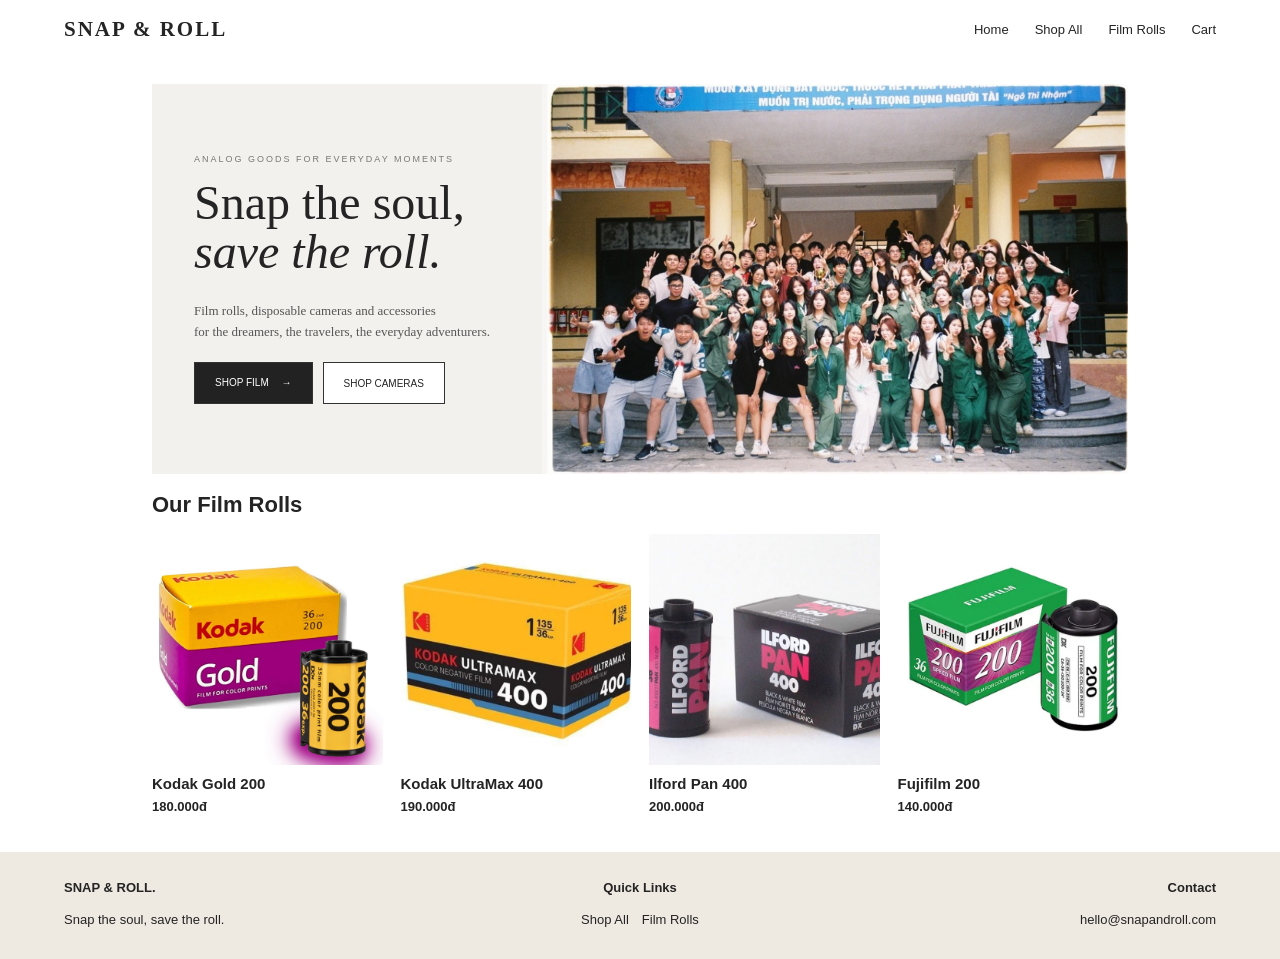
==== index.html @ 7d033b70 "my web" ====
<!DOCTYPE html>
<html lang="vi"><head><meta charset="UTF-8"><meta name="viewport" content="width=device-width, initial-scale=1.0"><title>Snap & Roll</title><link rel="stylesheet" href="style.css"></head>
<body><header class="site-header"><a class="logo" href="index.html">SNAP & ROLL</a><nav><a href="index.html">Home</a><a href="products.html">Shop All</a><a href="products.html">Film Rolls</a><a href="checkout.html">Cart</a></nav></header>
<main class="container"><section class="hero"><div class="hero-copy"><small>ANALOG GOODS FOR EVERYDAY MOMENTS</small><h1>Snap the soul,<br><em>save the roll.</em></h1><p>Film rolls, disposable cameras and accessories<br>for the dreamers, the travelers, the everyday adventurers.</p><div class="hero-actions"><a class="btn dark" href="products.html">SHOP FILM　 →</a><a class="btn" href="products.html">SHOP CAMERAS</a></div></div><img src="assets/hero-lifestyle-new.jpg" alt="A moment captured on analog film"></section>
<section class="film-section"><div class="section-heading"><h2>Our Film Rolls</h2></div><div class="product-grid">
<a class="product-card" href="kodak-gold.html"><img src="assets/kodak-gold-1-square.jpg" alt="Kodak Gold 200"><h3>Kodak Gold 200</h3><strong>180.000đ</strong></a>
<a class="product-card" href="kodak-ultramax.html"><img src="assets/ultramax-1-square.jpg" alt="Kodak UltraMax 400"><h3>Kodak UltraMax 400</h3><strong>190.000đ</strong></a>
<a class="product-card" href="ilford-pan.html"><img src="assets/ilford-1-square.jpg" alt="Ilford Pan 400"><h3>Ilford Pan 400</h3><strong>200.000đ</strong></a>
<a class="product-card" href="fuji-200.html"><img src="assets/fuji-1-square.jpg" alt="Fujifilm 200"><h3>Fujifilm 200</h3><strong>140.000đ</strong></a>
</div></section></main>
<footer><div><b>SNAP & ROLL.</b><p>Snap the soul, save the roll.</p></div><div><b>Quick Links</b><p><a href="products.html">Shop All</a>　<a href="products.html">Film Rolls</a></p></div><div><b>Contact</b><p>hello@snapandroll.com</p></div></footer><script src="script.js"></script></body></html>
---- style.css ----
*{box-sizing:border-box}
body{margin:0;color:#242424;background:#fff;font-family:Arial,sans-serif}
a{color:inherit;text-decoration:none}
.site-header{height:58px;padding:0 5%;display:flex;align-items:center;justify-content:space-between;background:#fff}
.logo{font: bold 21px Georgia,serif;letter-spacing:2px}
.site-header nav{display:flex;gap:26px;font-size:13px}
.container{width:min(976px,92%);margin:26px auto}
.hero{display:grid;grid-template-columns:40% 60%;min-height:360px;background:#f3f1ee;overflow:hidden}
.hero-copy{padding:44px 42px;display:flex;flex-direction:column;align-items:flex-start;justify-content:center}
.hero-copy small{font-size:9px;letter-spacing:2px;color:#777}
.hero h1{font:48px/1.03 Georgia,serif;margin:14px 0}
.hero h1 em{font-weight:normal}
.hero-copy p{font:13px/1.6 Georgia,serif;color:#555;margin:10px 0 20px;max-width:330px}
.hero>img{width:100%;height:100%;min-height:360px;object-fit:cover;display:block}
.hero-actions{display:flex;gap:10px;flex-wrap:wrap}
.btn{display:inline-flex;align-items:center;justify-content:center;min-height:42px;padding:0 20px;border:1px solid #333;font-size:10px;background:#fff;cursor:pointer}
.btn.dark{background:#222;color:#fff}
.film-section{margin:18px 0 38px}
.section-heading{display:flex;align-items:center;justify-content:space-between;margin-bottom:16px}
.film-section h2,.listing h1{font-size:22px;margin:0}
.section-heading>a{font-size:12px;color:#666}
.product-grid{display:grid;grid-template-columns:repeat(4,minmax(0,1fr));gap:18px}
.product-card{display:block;min-width:0}
.product-card img{display:block;width:100%;aspect-ratio:1;object-fit:contain}
.product-card h3{font-size:15px;margin:10px 0 7px}
.product-card strong{display:block;font-size:13px;margin-top:6px}
.listing{min-height:520px;padding-top:18px}
.listing h1{font-size:28px;margin-bottom:8px}
.listing-intro{color:#666;margin:0 0 24px}
.shop-layout{display:grid;grid-template-columns:190px 1fr;gap:28px}
.filters{padding:8px 0;height:max-content}
.filters h2{font-size:17px;margin:0 0 18px}
.filters label{display:block;font-size:13px;margin:14px 0 7px}
.filters select{width:100%;height:38px;padding:0 9px;border:0;border-bottom:1px solid #aaa;background:#fff;font-size:13px}
.filters button{margin-top:18px;padding:8px 0;border:0;background:none;text-decoration:underline;cursor:pointer}
.result-count{font-size:12px;color:#777;margin:0 0 12px}
.listing-grid{grid-template-columns:repeat(3,minmax(0,1fr));gap:22px 16px}
.detail-page{margin-top:24px;min-height:700px}
.breadcrumb{font-size:12px;color:#555;margin:0 0 18px}
.detail-layout{display:grid;grid-template-columns:1fr 1fr;gap:30px}
.main-image{display:block;width:100%;aspect-ratio:1;object-fit:contain}
.thumbnails{display:grid;grid-template-columns:repeat(4,minmax(0,1fr));gap:8px;margin-top:9px}
.thumbnail{aspect-ratio:1;padding:3px;border:0;background:none;cursor:pointer;min-width:0}
.thumbnail img{width:100%;height:100%;object-fit:contain}
.thumbnail.active{outline:none}
.detail-info{padding:8px 0}
.detail-info small{font-size:12px}
.detail-info h1{font-size:25px;margin:18px 0 14px}
.rating{font-size:14px}
.detail-info h2{font-size:23px;margin:18px 0}
.detail-info>p:not(.rating):not(.spec){font-size:14px;line-height:1.75;max-width:460px}
.buy-row{display:flex;align-items:center;gap:9px;flex-wrap:wrap;margin-top:22px}
.buy-row label{font-size:13px}
.buy-row input{width:62px;height:40px;padding:6px;border:1px solid #ccc}
.product-description{margin:34px 0 46px;max-width:850px}
.product-description h2{font-size:21px;margin:26px 0 12px}
.product-description p{font-size:14px;line-height:1.75;color:#444}
.review{padding:10px 0}
.review strong{letter-spacing:1px}
.checkout-page{min-height:600px}
.checkout-page h1{font-size:28px}
.checkout-layout{display:grid;grid-template-columns:1.2fr .8fr;gap:40px;align-items:start;margin:25px 0 55px}
.checkout-summary{padding:8px 0}
.checkout-summary h2{font-size:18px;margin:0 0 16px}
.total-line{display:flex;justify-content:space-between;padding-bottom:16px}
.cart-item{display:grid;grid-template-columns:90px 1fr auto;gap:14px;align-items:center;padding:12px 0}
.cart-item img{width:90px;aspect-ratio:1;object-fit:contain}
.cart-item p{margin:6px 0;color:#666;font-size:13px}
.cart-item label{font-size:12px}
.cart-qty{width:55px;padding:5px}
.remove-item{border:0;background:none;text-decoration:underline;cursor:pointer}
.empty-cart{color:#666;padding:20px 0}
.checkout-summary form label{display:block;font-size:13px;margin:13px 0 6px}
.checkout-summary form input,.checkout-summary textarea{width:100%;padding:10px;border:0;border-bottom:1px solid #aaa;background:#fff;font:14px Arial}
.checkout-summary textarea{resize:vertical}
.order-button{width:100%;margin-top:18px}
footer{background:#eee9e1;padding:28px 5%;display:grid;grid-template-columns:1fr 1fr 1fr;gap:20px;font-size:13px}
footer>div:nth-child(2){text-align:center}
footer>div:last-child{text-align:right}
footer p{margin-bottom:0;line-height:1.8}
@media(max-width:700px){
.site-header{height:auto;min-height:58px;flex-wrap:wrap;padding:12px 4%;gap:12px}
.site-header nav{gap:14px;font-size:12px;flex-wrap:wrap}
.container{width:92%;margin:20px auto}
.hero{grid-template-columns:1fr}
.hero-copy{padding:32px 26px}
.hero h1{font-size:40px}
.hero>img{height:240px;min-height:240px}
.product-grid{grid-template-columns:repeat(2,minmax(0,1fr));gap:18px 12px}
.shop-layout{grid-template-columns:1fr;gap:20px}
.filters{display:grid;grid-template-columns:1fr;gap:0}
.listing-grid{grid-template-columns:repeat(2,minmax(0,1fr))}
.detail-layout,.checkout-layout{grid-template-columns:1fr}
.detail-page{min-height:0}
footer{grid-template-columns:1fr;text-align:left}
footer>div:nth-child(2),footer>div:last-child{text-align:left}
}

/* Chinh sua giao dien theo yeu cau */
.cart-count:empty{display:none}
.checkout-summary form input:focus,.checkout-summary textarea:focus{outline:none;box-shadow:none}
.thumbnail,.thumbnail img{border:0;outline:none}

/* Tat vien xanh khi bam vao o nhap */
input:focus, textarea:focus, select:focus { outline: none !important; box-shadow: none !important; }
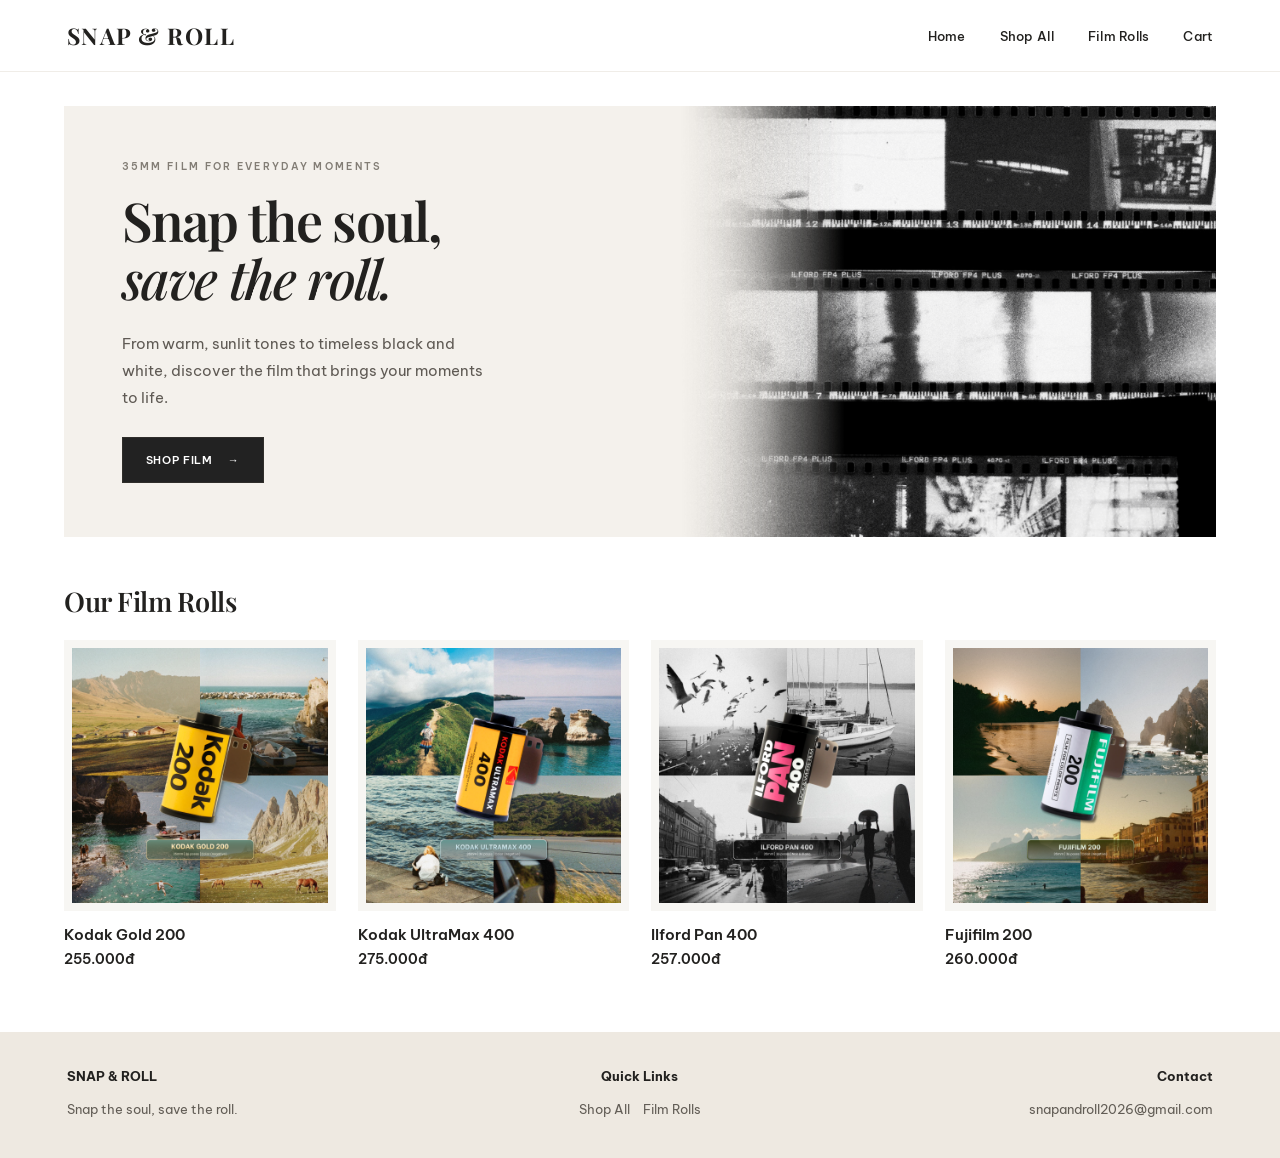
==== commit f6ee2b5f: "final web" ====
--- a/index.html
+++ b/index.html
@@ -1,11 +1,80 @@
-<!DOCTYPE html>
-<html lang="vi"><head><meta charset="UTF-8"><meta name="viewport" content="width=device-width, initial-scale=1.0"><title>Snap & Roll</title><link rel="stylesheet" href="style.css"></head>
-<body><header class="site-header"><a class="logo" href="index.html">SNAP & ROLL</a><nav><a href="index.html">Home</a><a href="products.html">Shop All</a><a href="products.html">Film Rolls</a><a href="checkout.html">Cart</a></nav></header>
-<main class="container"><section class="hero"><div class="hero-copy"><small>ANALOG GOODS FOR EVERYDAY MOMENTS</small><h1>Snap the soul,<br><em>save the roll.</em></h1><p>Film rolls, disposable cameras and accessories<br>for the dreamers, the travelers, the everyday adventurers.</p><div class="hero-actions"><a class="btn dark" href="products.html">SHOP FILM　 →</a><a class="btn" href="products.html">SHOP CAMERAS</a></div></div><img src="assets/hero-lifestyle-new.jpg" alt="A moment captured on analog film"></section>
-<section class="film-section"><div class="section-heading"><h2>Our Film Rolls</h2></div><div class="product-grid">
-<a class="product-card" href="kodak-gold.html"><img src="assets/kodak-gold-1-square.jpg" alt="Kodak Gold 200"><h3>Kodak Gold 200</h3><strong>180.000đ</strong></a>
-<a class="product-card" href="kodak-ultramax.html"><img src="assets/ultramax-1-square.jpg" alt="Kodak UltraMax 400"><h3>Kodak UltraMax 400</h3><strong>190.000đ</strong></a>
-<a class="product-card" href="ilford-pan.html"><img src="assets/ilford-1-square.jpg" alt="Ilford Pan 400"><h3>Ilford Pan 400</h3><strong>200.000đ</strong></a>
-<a class="product-card" href="fuji-200.html"><img src="assets/fuji-1-square.jpg" alt="Fujifilm 200"><h3>Fujifilm 200</h3><strong>140.000đ</strong></a>
-</div></section></main>
-<footer><div><b>SNAP & ROLL.</b><p>Snap the soul, save the roll.</p></div><div><b>Quick Links</b><p><a href="products.html">Shop All</a>　<a href="products.html">Film Rolls</a></p></div><div><b>Contact</b><p>hello@snapandroll.com</p></div></footer><script src="script.js"></script></body></html>+<!doctype html>
+<html lang="vi">
+  <head>
+    <meta charset="UTF-8" />
+    <meta name="viewport" content="width=device-width, initial-scale=1.0" />
+    <title>Snap & Roll</title>
+    <link rel="stylesheet" href="style.css" />
+  </head>
+  <body>
+    <header class="site-header">
+      <a class="logo" href="index.html">SNAP & ROLL</a>
+      <nav>
+        <a href="index.html">Home</a><a href="products.html">Shop All</a
+        ><a href="products.html">Film Rolls</a><a href="checkout.html">Cart</a>
+      </nav>
+    </header>
+    <main class="container">
+      <section class="hero">
+        <div class="hero-copy">
+          <small>35MM FILM FOR EVERYDAY MOMENTS</small>
+          <h1>Snap the soul,<br /><em>save the roll.</em></h1>
+          <p>
+            From warm, sunlit tones to timeless black and white, discover the film that brings your moments to life.
+          </p>
+          <div class="hero-actions">
+            <a class="btn dark" href="products.html">SHOP FILM　 →</a>
+          </div>
+        </div>
+        <img
+          src="assets/thumb-5.png"
+          alt="A moment captured on analog film"
+        />
+      </section>
+      <section class="film-section">
+        <div class="section-heading"><h2>Our Film Rolls</h2></div>
+        <div class="product-grid">
+          <a class="product-card" href="kodak-gold.html"
+            ><img src="assets/kodak-gold-1-square.png" alt="Kodak Gold 200" />
+            <h3>Kodak Gold 200</h3>
+            <strong>255.000đ</strong></a
+          >
+          <a class="product-card" href="kodak-ultramax.html"
+            ><img src="assets/ultramax-1-square.png" alt="Kodak UltraMax 400" />
+            <h3>Kodak UltraMax 400</h3>
+            <strong>275.000đ</strong></a
+          >
+          <a class="product-card" href="ilford-pan.html"
+            ><img src="assets/ilford-1-square.png" alt="Ilford Pan 400" />
+            <h3>Ilford Pan 400</h3>
+            <strong>257.000đ</strong></a
+          >
+          <a class="product-card" href="fuji-200.html"
+            ><img src="assets/fuji-1-square.png" alt="Fujifilm 200" />
+            <h3>Fujifilm 200</h3>
+            <strong>260.000đ</strong></a
+          >
+        </div>
+      </section>
+    </main>
+    <footer>
+      <div>
+        <b>SNAP & ROLL</b>
+        <p>Snap the soul, save the roll.</p>
+      </div>
+      <div>
+        <b>Quick Links</b>
+        <p>
+          <a href="products.html">Shop All</a>　<a href="products.html"
+            >Film Rolls</a
+          >
+        </p>
+      </div>
+      <div>
+        <b>Contact</b>
+        <p>snapandroll2026@gmail.com</p>
+      </div>
+    </footer>
+    <script src="script.js"></script>
+  </body>
+</html>
--- a/style.css
+++ b/style.css
@@ -1,105 +1,695 @@
-*{box-sizing:border-box}
-body{margin:0;color:#242424;background:#fff;font-family:Arial,sans-serif}
-a{color:inherit;text-decoration:none}
-.site-header{height:58px;padding:0 5%;display:flex;align-items:center;justify-content:space-between;background:#fff}
-.logo{font: bold 21px Georgia,serif;letter-spacing:2px}
-.site-header nav{display:flex;gap:26px;font-size:13px}
-.container{width:min(976px,92%);margin:26px auto}
-.hero{display:grid;grid-template-columns:40% 60%;min-height:360px;background:#f3f1ee;overflow:hidden}
-.hero-copy{padding:44px 42px;display:flex;flex-direction:column;align-items:flex-start;justify-content:center}
-.hero-copy small{font-size:9px;letter-spacing:2px;color:#777}
-.hero h1{font:48px/1.03 Georgia,serif;margin:14px 0}
-.hero h1 em{font-weight:normal}
-.hero-copy p{font:13px/1.6 Georgia,serif;color:#555;margin:10px 0 20px;max-width:330px}
-.hero>img{width:100%;height:100%;min-height:360px;object-fit:cover;display:block}
-.hero-actions{display:flex;gap:10px;flex-wrap:wrap}
-.btn{display:inline-flex;align-items:center;justify-content:center;min-height:42px;padding:0 20px;border:1px solid #333;font-size:10px;background:#fff;cursor:pointer}
-.btn.dark{background:#222;color:#fff}
-.film-section{margin:18px 0 38px}
-.section-heading{display:flex;align-items:center;justify-content:space-between;margin-bottom:16px}
-.film-section h2,.listing h1{font-size:22px;margin:0}
-.section-heading>a{font-size:12px;color:#666}
-.product-grid{display:grid;grid-template-columns:repeat(4,minmax(0,1fr));gap:18px}
-.product-card{display:block;min-width:0}
-.product-card img{display:block;width:100%;aspect-ratio:1;object-fit:contain}
-.product-card h3{font-size:15px;margin:10px 0 7px}
-.product-card strong{display:block;font-size:13px;margin-top:6px}
-.listing{min-height:520px;padding-top:18px}
-.listing h1{font-size:28px;margin-bottom:8px}
-.listing-intro{color:#666;margin:0 0 24px}
-.shop-layout{display:grid;grid-template-columns:190px 1fr;gap:28px}
-.filters{padding:8px 0;height:max-content}
-.filters h2{font-size:17px;margin:0 0 18px}
-.filters label{display:block;font-size:13px;margin:14px 0 7px}
-.filters select{width:100%;height:38px;padding:0 9px;border:0;border-bottom:1px solid #aaa;background:#fff;font-size:13px}
-.filters button{margin-top:18px;padding:8px 0;border:0;background:none;text-decoration:underline;cursor:pointer}
-.result-count{font-size:12px;color:#777;margin:0 0 12px}
-.listing-grid{grid-template-columns:repeat(3,minmax(0,1fr));gap:22px 16px}
-.detail-page{margin-top:24px;min-height:700px}
-.breadcrumb{font-size:12px;color:#555;margin:0 0 18px}
-.detail-layout{display:grid;grid-template-columns:1fr 1fr;gap:30px}
-.main-image{display:block;width:100%;aspect-ratio:1;object-fit:contain}
-.thumbnails{display:grid;grid-template-columns:repeat(4,minmax(0,1fr));gap:8px;margin-top:9px}
-.thumbnail{aspect-ratio:1;padding:3px;border:0;background:none;cursor:pointer;min-width:0}
-.thumbnail img{width:100%;height:100%;object-fit:contain}
-.thumbnail.active{outline:none}
-.detail-info{padding:8px 0}
-.detail-info small{font-size:12px}
-.detail-info h1{font-size:25px;margin:18px 0 14px}
-.rating{font-size:14px}
-.detail-info h2{font-size:23px;margin:18px 0}
-.detail-info>p:not(.rating):not(.spec){font-size:14px;line-height:1.75;max-width:460px}
-.buy-row{display:flex;align-items:center;gap:9px;flex-wrap:wrap;margin-top:22px}
-.buy-row label{font-size:13px}
-.buy-row input{width:62px;height:40px;padding:6px;border:1px solid #ccc}
-.product-description{margin:34px 0 46px;max-width:850px}
-.product-description h2{font-size:21px;margin:26px 0 12px}
-.product-description p{font-size:14px;line-height:1.75;color:#444}
-.review{padding:10px 0}
-.review strong{letter-spacing:1px}
-.checkout-page{min-height:600px}
-.checkout-page h1{font-size:28px}
-.checkout-layout{display:grid;grid-template-columns:1.2fr .8fr;gap:40px;align-items:start;margin:25px 0 55px}
-.checkout-summary{padding:8px 0}
-.checkout-summary h2{font-size:18px;margin:0 0 16px}
-.total-line{display:flex;justify-content:space-between;padding-bottom:16px}
-.cart-item{display:grid;grid-template-columns:90px 1fr auto;gap:14px;align-items:center;padding:12px 0}
-.cart-item img{width:90px;aspect-ratio:1;object-fit:contain}
-.cart-item p{margin:6px 0;color:#666;font-size:13px}
-.cart-item label{font-size:12px}
-.cart-qty{width:55px;padding:5px}
-.remove-item{border:0;background:none;text-decoration:underline;cursor:pointer}
-.empty-cart{color:#666;padding:20px 0}
-.checkout-summary form label{display:block;font-size:13px;margin:13px 0 6px}
-.checkout-summary form input,.checkout-summary textarea{width:100%;padding:10px;border:0;border-bottom:1px solid #aaa;background:#fff;font:14px Arial}
-.checkout-summary textarea{resize:vertical}
-.order-button{width:100%;margin-top:18px}
-footer{background:#eee9e1;padding:28px 5%;display:grid;grid-template-columns:1fr 1fr 1fr;gap:20px;font-size:13px}
-footer>div:nth-child(2){text-align:center}
-footer>div:last-child{text-align:right}
-footer p{margin-bottom:0;line-height:1.8}
-@media(max-width:700px){
-.site-header{height:auto;min-height:58px;flex-wrap:wrap;padding:12px 4%;gap:12px}
-.site-header nav{gap:14px;font-size:12px;flex-wrap:wrap}
-.container{width:92%;margin:20px auto}
-.hero{grid-template-columns:1fr}
-.hero-copy{padding:32px 26px}
-.hero h1{font-size:40px}
-.hero>img{height:240px;min-height:240px}
-.product-grid{grid-template-columns:repeat(2,minmax(0,1fr));gap:18px 12px}
-.shop-layout{grid-template-columns:1fr;gap:20px}
-.filters{display:grid;grid-template-columns:1fr;gap:0}
-.listing-grid{grid-template-columns:repeat(2,minmax(0,1fr))}
-.detail-layout,.checkout-layout{grid-template-columns:1fr}
-.detail-page{min-height:0}
-footer{grid-template-columns:1fr;text-align:left}
-footer>div:nth-child(2),footer>div:last-child{text-align:left}
-}
-
-/* Chinh sua giao dien theo yeu cau */
-.cart-count:empty{display:none}
-.checkout-summary form input:focus,.checkout-summary textarea:focus{outline:none;box-shadow:none}
-.thumbnail,.thumbnail img{border:0;outline:none}
-
-/* Tat vien xanh khi bam vao o nhap */
-input:focus, textarea:focus, select:focus { outline: none !important; box-shadow: none !important; }
+/* SNAP & ROLL — refined editorial styling */
+@import url("https://fonts.googleapis.com/css2?family=Be+Vietnam+Pro:wght@400;500;600;700&family=Playfair+Display:ital,wght@0,500;0,600;0,700;1,500;1,600&display=swap");
+
+:root {
+  --ink: #22211f;
+  --muted: #77736d;
+  --paper: #ffffff;
+  --warm: #f4f1ec;
+  --line: #e7e2db;
+  --serif: "Playfair Display", Georgia, serif;
+  --sans: "Be Vietnam Pro", Arial, sans-serif;
+}
+* {
+  box-sizing: border-box;
+}
+html {
+  scroll-behavior: smooth;
+}
+body {
+  margin: 0;
+  color: var(--ink);
+  background: var(--paper);
+  font-family: var(--sans);
+  font-size: 15px;
+  -webkit-font-smoothing: antialiased;
+}
+a {
+  color: inherit;
+  text-decoration: none;
+}
+button,
+input,
+select,
+textarea {
+  font: inherit;
+}
+img {
+  max-width: 100%;
+}
+
+/* Header */
+.site-header {
+  min-height: 72px;
+  padding: 0 5.2%;
+  display: flex;
+  align-items: center;
+  justify-content: space-between;
+  gap: 28px;
+  background: #fff;
+  border-bottom: 1px solid #f0ede8;
+}
+.logo {
+  font: 700 23px/1 var(--serif);
+  letter-spacing: 1.5px;
+  white-space: nowrap;
+}
+.site-header nav {
+  display: flex;
+  align-items: center;
+  gap: 34px;
+  font-size: 13px;
+  font-weight: 500;
+  letter-spacing: 0.02em;
+}
+.site-header nav a {
+  transition: opacity 0.2s ease;
+}
+.site-header nav a:hover {
+  opacity: 0.55;
+}
+.container {
+  width: min(1180px, 90%);
+  margin: 34px auto;
+}
+
+/* Home hero */
+.hero {
+  display: grid;
+  grid-template-columns: 44% 56%;
+  min-height: 430px;
+  background: var(--warm);
+  overflow: hidden;
+}
+.hero-copy {
+  padding: 54px clamp(30px, 4.5vw, 68px);
+  display: flex;
+  flex-direction: column;
+  align-items: flex-start;
+  justify-content: center;
+}
+.hero-copy small {
+  font-size: 10px;
+  font-weight: 600;
+  letter-spacing: 2.3px;
+  color: #827d75;
+}
+.hero h1 {
+  font: 600 clamp(42px, 4.2vw, 58px)/1.08 var(--serif);
+  letter-spacing: -1.7px;
+  margin: 18px 0 15px;
+}
+.hero h1 em {
+  font-weight: 500;
+}
+.hero-copy p {
+  font: 400 15px/1.8 var(--sans);
+  color: #5f5a54;
+  margin: 8px 0 26px;
+  max-width: 370px;
+}
+.hero > img {
+  width: 100%;
+  height: 100%;
+  min-height: 430px;
+  object-fit: cover;
+  object-position: center;
+  display: block;
+}
+.hero-actions {
+  display: flex;
+  gap: 12px;
+  flex-wrap: wrap;
+}
+.btn {
+  display: inline-flex;
+  align-items: center;
+  justify-content: center;
+  min-height: 46px;
+  padding: 0 23px;
+  border: 1px solid #302e2b;
+  font-size: 11px;
+  font-weight: 600;
+  letter-spacing: 0.06em;
+  background: #fff;
+  cursor: pointer;
+  transition:
+    background 0.2s,
+    color 0.2s,
+    border-color 0.2s;
+}
+.btn:hover {
+  background: #e9e4dc;
+  border-color: #e9e4dc;
+}
+.btn.dark {
+  background: #222;
+  color: #fff;
+}
+.btn.dark:hover {
+  background: #4b4741;
+  border-color: #4b4741;
+}
+
+/* Product cards and home product section */
+.film-section {
+  margin: 48px 0 64px;
+}
+.section-heading {
+  display: flex;
+  align-items: center;
+  justify-content: space-between;
+  margin-bottom: 22px;
+}
+.film-section h2,
+.listing h1 {
+  font: 600 27px/1.2 var(--serif);
+  margin: 0;
+  letter-spacing: -0.3px;
+}
+.section-heading > a {
+  font-size: 12px;
+  color: var(--muted);
+}
+.product-grid {
+  display: grid;
+  grid-template-columns: repeat(4, minmax(0, 1fr));
+  gap: 26px 22px;
+}
+.product-card {
+  display: block;
+  min-width: 0;
+}
+.product-card img {
+  display: block;
+  width: 100%;
+  aspect-ratio: 1/1;
+  object-fit: contain;
+  background: #f7f6f3;
+  padding: 8px;
+  transition:
+    transform 0.35s ease,
+    opacity 0.25s ease;
+}
+.product-card:hover img {
+  transform: scale(1.025);
+  opacity: 0.92;
+}
+.product-card h3 {
+  font: 600 15px/1.4 var(--sans);
+  margin: 13px 0 5px;
+}
+.product-card strong {
+  display: block;
+  font-size: 14px;
+  font-weight: 600;
+  margin-top: 5px;
+}
+
+/* Product listing */
+.listing {
+  min-height: 560px;
+  padding-top: 20px;
+}
+.listing h1 {
+  font-size: 34px;
+  margin-bottom: 9px;
+}
+.listing-intro {
+  color: var(--muted);
+  margin: 0 0 30px;
+  font-size: 14px;
+  line-height: 1.7;
+}
+.shop-layout {
+  display: grid;
+  grid-template-columns: 210px 1fr;
+  gap: 42px;
+}
+.filters {
+  padding: 12px 0;
+  height: max-content;
+  border-top: 1px solid var(--line);
+}
+.filters h2 {
+  font: 600 17px var(--serif);
+  margin: 0 0 18px;
+}
+.filters label {
+  display: block;
+  font-size: 13px;
+  font-weight: 600;
+  margin: 17px 0 8px;
+}
+.filters select {
+  width: 100%;
+  height: 42px;
+  padding: 0 11px;
+  border: 1px solid var(--line);
+  background: #fff;
+  font-size: 13px;
+}
+.filters button {
+  margin-top: 18px;
+  padding: 8px 0;
+  border: 0;
+  background: none;
+  text-decoration: underline;
+  text-underline-offset: 3px;
+  font-size: 12px;
+  cursor: pointer;
+  color: var(--muted);
+}
+.result-count {
+  font-size: 12px;
+  color: var(--muted);
+  margin: 0 0 12px;
+}
+.listing-grid {
+  grid-template-columns: repeat(3, minmax(0, 1fr));
+  gap: 30px 20px;
+}
+
+/* Product detail */
+.detail-page {
+  margin-top: 30px;
+  min-height: 700px;
+}
+.breadcrumb {
+  font-size: 12px;
+  color: var(--muted);
+  margin: 0 0 24px;
+}
+.breadcrumb a:hover {
+  text-decoration: underline;
+  text-underline-offset: 3px;
+}
+.detail-layout {
+  display: grid;
+  grid-template-columns: minmax(0, 1.05fr) minmax(0, 0.95fr);
+  gap: 58px;
+  align-items: start;
+}
+.main-image {
+  display: block;
+  width: 100%;
+  aspect-ratio: 1/1;
+  max-height: 610px;
+  object-fit: contain;
+  background: #f7f6f3;
+}
+.thumbnails {
+  display: grid;
+  grid-template-columns: repeat(4, minmax(0, 1fr));
+  gap: 12px;
+  margin-top: 13px;
+}
+.thumbnail {
+  aspect-ratio: 1;
+  padding: 4px;
+  border: 1px solid var(--line);
+  background: #f7f6f3;
+  cursor: pointer;
+  min-width: 0;
+  transition: border-color 0.2s;
+}
+.thumbnail img {
+  width: 100%;
+  height: 100%;
+  object-fit: contain;
+}
+.thumbnail.active,
+.thumbnail:hover {
+  border-color: #77736d;
+}
+.detail-info {
+  padding: 16px 0;
+}
+.detail-info small {
+  font-size: 10px;
+  font-weight: 600;
+  letter-spacing: 2px;
+  color: var(--muted);
+}
+.detail-info h1 {
+  font: 600 32px/1.25 var(--serif);
+  letter-spacing: -0.5px;
+  margin: 17px 0 14px;
+}
+.rating {
+  font-size: 13px;
+  color: #6d675f;
+}
+.detail-info h2 {
+  font: 600 26px var(--sans);
+  margin: 22px 0;
+}
+.detail-info > p:not(.rating):not(.spec) {
+  font-size: 14px;
+  line-height: 1.8;
+  max-width: 460px;
+}
+.buy-row {
+  display: flex;
+  align-items: center;
+  gap: 10px;
+  flex-wrap: wrap;
+  margin-top: 26px;
+}
+.buy-row label {
+  font-size: 13px;
+  font-weight: 600;
+}
+.buy-row input {
+  width: 66px;
+  height: 46px;
+  padding: 6px 10px;
+  border: 1px solid var(--line);
+  background: #fff;
+}
+.product-description {
+  margin: 54px 0 64px;
+  max-width: 850px;
+  border-top: 1px solid var(--line);
+  padding-top: 24px;
+}
+.product-description h2 {
+  font: 600 22px var(--serif);
+  margin: 26px 0 12px;
+}
+.product-description p {
+  font-size: 14px;
+  line-height: 1.85;
+  color: #55514b;
+}
+.review {
+  padding: 10px 0;
+}
+.review strong {
+  letter-spacing: 1px;
+  color: #a17a3c;
+}
+
+/* Cart and checkout */
+.checkout-page {
+  min-height: 600px;
+}
+.checkout-page h1 {
+  font: 600 34px var(--serif);
+}
+.checkout-layout {
+  display: grid;
+  grid-template-columns: 1.2fr 0.8fr;
+  gap: 54px;
+  align-items: start;
+  margin: 30px 0 65px;
+}
+.checkout-summary {
+  padding: 22px 25px;
+  background: #f8f6f2;
+}
+.checkout-summary h2 {
+  font: 600 19px var(--serif);
+  margin: 0 0 18px;
+}
+.total-line {
+  display: flex;
+  justify-content: space-between;
+  padding-bottom: 17px;
+  border-bottom: 1px solid var(--line);
+}
+.cart-item {
+  display: grid;
+  grid-template-columns: 100px 1fr auto;
+  gap: 16px;
+  align-items: center;
+  padding: 15px 0;
+  border-bottom: 1px solid var(--line);
+}
+.cart-item img {
+  width: 100px;
+  height: 100px;
+  aspect-ratio: 1;
+  object-fit: contain;
+  background: #f7f6f3;
+}
+.cart-item p {
+  margin: 6px 0;
+  color: var(--muted);
+  font-size: 13px;
+}
+.cart-item label {
+  font-size: 12px;
+}
+.cart-qty {
+  width: 58px;
+  padding: 7px;
+  border: 1px solid var(--line);
+}
+.remove-item {
+  border: 0;
+  background: none;
+  text-decoration: underline;
+  cursor: pointer;
+  font-size: 12px;
+}
+.empty-cart {
+  color: var(--muted);
+  padding: 20px 0;
+}
+.checkout-summary form label {
+  display: block;
+  font-size: 13px;
+  font-weight: 600;
+  margin: 15px 0 7px;
+}
+.checkout-summary form input,
+.checkout-summary textarea {
+  width: 100%;
+  padding: 12px;
+  border: 1px solid var(--line);
+  background: #fff;
+  font: 14px var(--sans);
+}
+.checkout-summary textarea {
+  resize: vertical;
+}
+.order-button {
+  width: 100%;
+  margin-top: 20px;
+}
+
+/* Cart quantity controls */
+
+.cart-item-info {
+  min-width: 0;
+}
+
+.cart-controls {
+  display: flex;
+  align-items: center;
+  gap: 9px;
+  margin-top: 12px;
+  flex-wrap: wrap;
+}
+
+.cart-qty-btn {
+  width: 30px;
+  height: 30px;
+  border: 1px solid var(--line);
+  background: #fff;
+  font-size: 16px;
+  cursor: pointer;
+  transition: background 0.2s;
+}
+
+.cart-qty-btn:hover:not(:disabled) {
+  background: var(--warm);
+}
+
+.cart-qty-btn:disabled {
+  opacity: 0.35;
+  cursor: not-allowed;
+}
+
+.cart-qty-value {
+  min-width: 20px;
+  text-align: center;
+  font-size: 13px;
+}
+
+.cart-line-total {
+  white-space: nowrap;
+  font-size: 13px;
+  align-self: center;
+}
+
+/* Footer */
+footer {
+  background: #eee9e1;
+  padding: 36px 5.2%;
+  display: grid;
+  grid-template-columns: 1fr 1fr 1fr;
+  gap: 24px;
+  font-size: 13px;
+}
+footer > div:nth-child(2) {
+  text-align: center;
+}
+footer > div:last-child {
+  text-align: right;
+}
+footer p {
+  margin-bottom: 0;
+  line-height: 1.9;
+  color: #625d56;
+}
+
+/* Responsive */
+@media (max-width: 900px) {
+  .container {
+    width: 92%;
+  }
+  .hero {
+    grid-template-columns: 1fr 1fr;
+    min-height: 370px;
+  }
+  .hero-copy {
+    padding: 34px 28px;
+  }
+  .hero h1 {
+    font-size: clamp(36px, 5vw, 48px);
+  }
+  .hero > img {
+    min-height: 370px;
+  }
+  .detail-layout {
+    gap: 30px;
+  }
+  .shop-layout {
+    grid-template-columns: 175px 1fr;
+    gap: 24px;
+  }
+}
+@media (max-width: 700px) {
+  .site-header {
+    min-height: 66px;
+    flex-wrap: wrap;
+    padding: 14px 4%;
+    gap: 13px;
+  }
+  .logo {
+    font-size: 20px;
+  }
+  .site-header nav {
+    gap: 15px;
+    font-size: 11px;
+    flex-wrap: wrap;
+  }
+  .container {
+    width: 92%;
+    margin: 22px auto;
+  }
+  .hero {
+    grid-template-columns: 1fr;
+  }
+  .hero-copy {
+    padding: 38px 27px;
+  }
+  .hero h1 {
+    font-size: 43px;
+  }
+  .hero-copy p {
+    font-size: 14px;
+  }
+  .hero > img {
+    height: 260px;
+    min-height: 260px;
+  }
+  .film-section {
+    margin: 34px 0 44px;
+  }
+  .film-section h2 {
+    font-size: 24px;
+  }
+  .product-grid {
+    grid-template-columns: repeat(2, minmax(0, 1fr));
+    gap: 22px 14px;
+  }
+  .product-card h3 {
+    font-size: 13px;
+  }
+  .product-card strong {
+    font-size: 13px;
+  }
+  .shop-layout {
+    grid-template-columns: 1fr;
+    gap: 22px;
+  }
+  .filters {
+    display: grid;
+    grid-template-columns: 1fr;
+    gap: 0;
+  }
+  .listing-grid {
+    grid-template-columns: repeat(2, minmax(0, 1fr));
+  }
+  .listing h1 {
+    font-size: 29px;
+  }
+  .detail-layout,
+  .checkout-layout {
+    grid-template-columns: 1fr;
+    gap: 24px;
+  }
+  .detail-page {
+    min-height: 0;
+  }
+  .detail-info h1 {
+    font-size: 27px;
+  }
+  .main-image {
+    max-height: none;
+  }
+  .product-description {
+    margin: 38px 0 46px;
+  }
+  .checkout-summary {
+    padding: 20px;
+  }
+  footer {
+    grid-template-columns: 1fr;
+    text-align: left;
+    padding: 30px 5%;
+  }
+  footer > div:nth-child(2),
+  footer > div:last-child {
+    text-align: left;
+  }
+}
+@media (max-width: 380px) {
+  .site-header nav {
+    gap: 10px;
+  }
+  .hero h1 {
+    font-size: 38px;
+  }
+  .hero-actions .btn {
+    padding: 0 14px;
+    font-size: 10px;
+  }
+}
+
+/* Keep form controls visually consistent without changing functionality */
+.cart-count:empty {
+  display: none;
+}
+.checkout-summary form input:focus,
+.checkout-summary textarea:focus,
+input:focus,
+textarea:focus,
+select:focus {
+  outline: 1px solid #a7a096;
+  outline-offset: 1px;
+  box-shadow: none;
+}
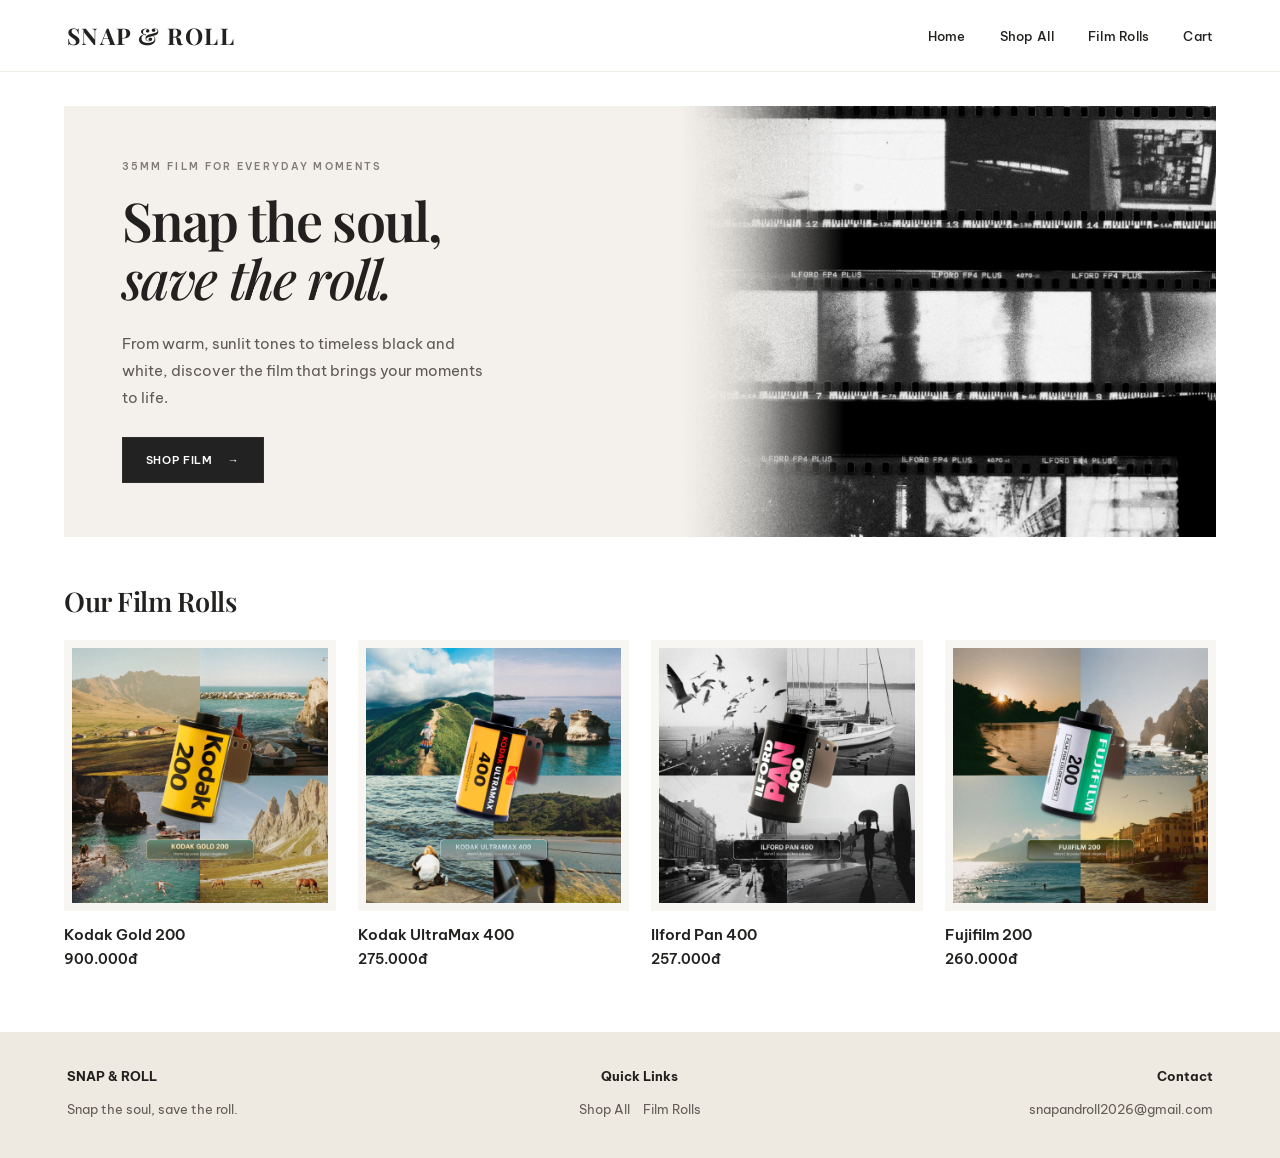
==== commit 8ebd2a43: "thay doi gia kodak gold 200" ====
--- a/index.html
+++ b/index.html
@@ -37,7 +37,7 @@
           <a class="product-card" href="kodak-gold.html"
             ><img src="assets/kodak-gold-1-square.png" alt="Kodak Gold 200" />
             <h3>Kodak Gold 200</h3>
-            <strong>255.000đ</strong></a
+            <strong>900.000đ</strong></a
           >
           <a class="product-card" href="kodak-ultramax.html"
             ><img src="assets/ultramax-1-square.png" alt="Kodak UltraMax 400" />
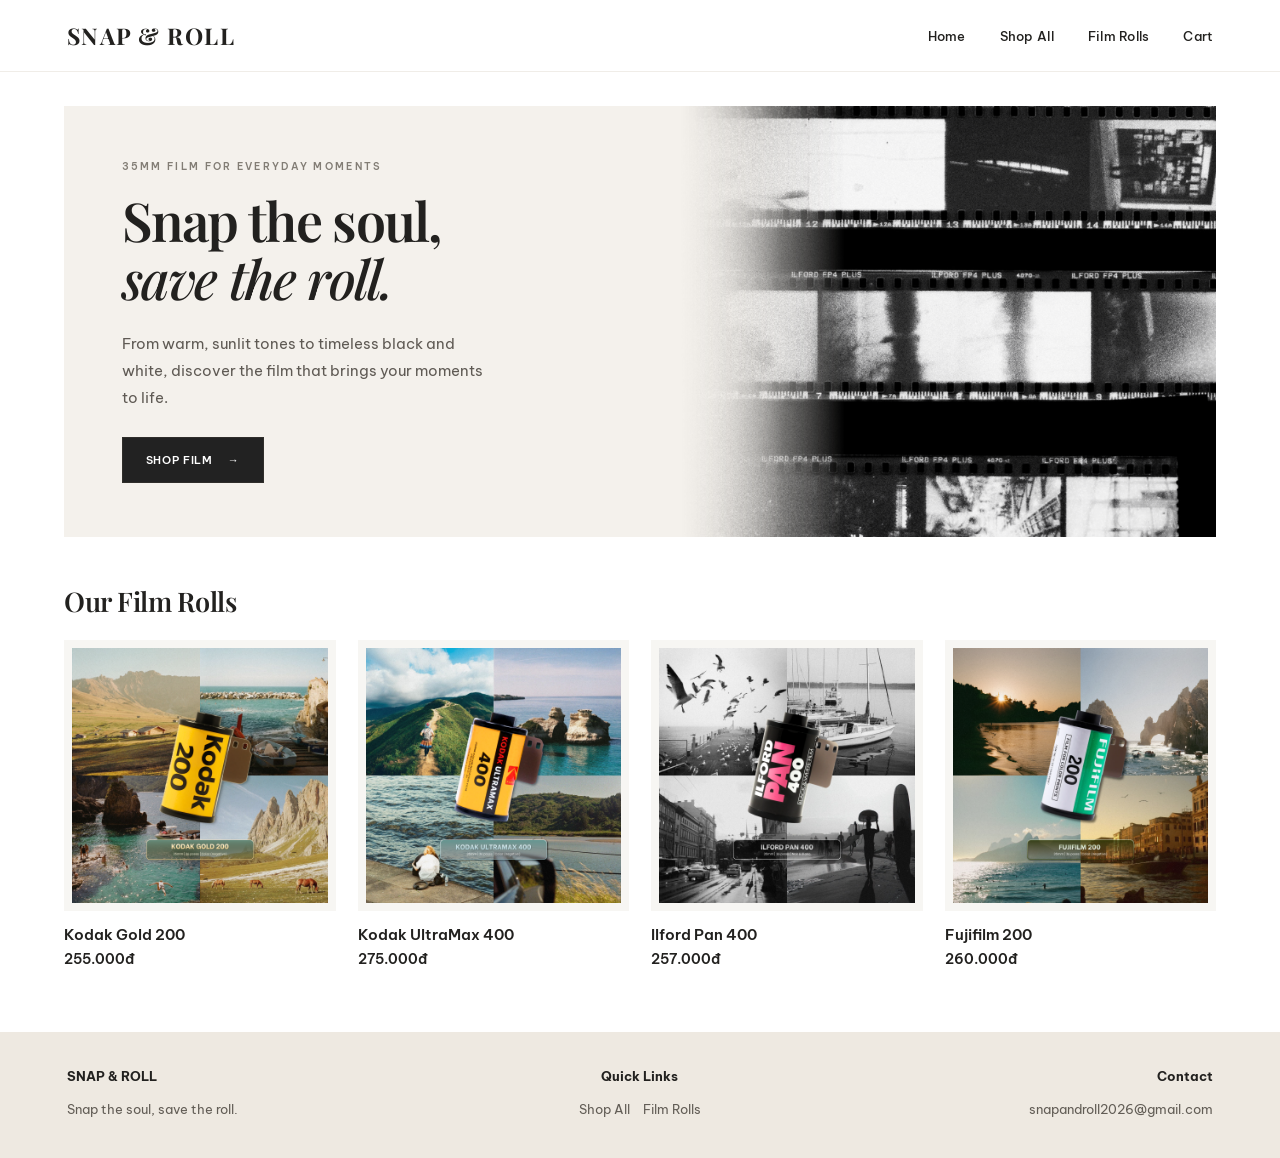
==== commit 608f878c: "thay doi gia kodak gold" ====
--- a/index.html
+++ b/index.html
@@ -37,7 +37,7 @@
           <a class="product-card" href="kodak-gold.html"
             ><img src="assets/kodak-gold-1-square.png" alt="Kodak Gold 200" />
             <h3>Kodak Gold 200</h3>
-            <strong>900.000đ</strong></a
+            <strong>255.000đ</strong></a
           >
           <a class="product-card" href="kodak-ultramax.html"
             ><img src="assets/ultramax-1-square.png" alt="Kodak UltraMax 400" />
